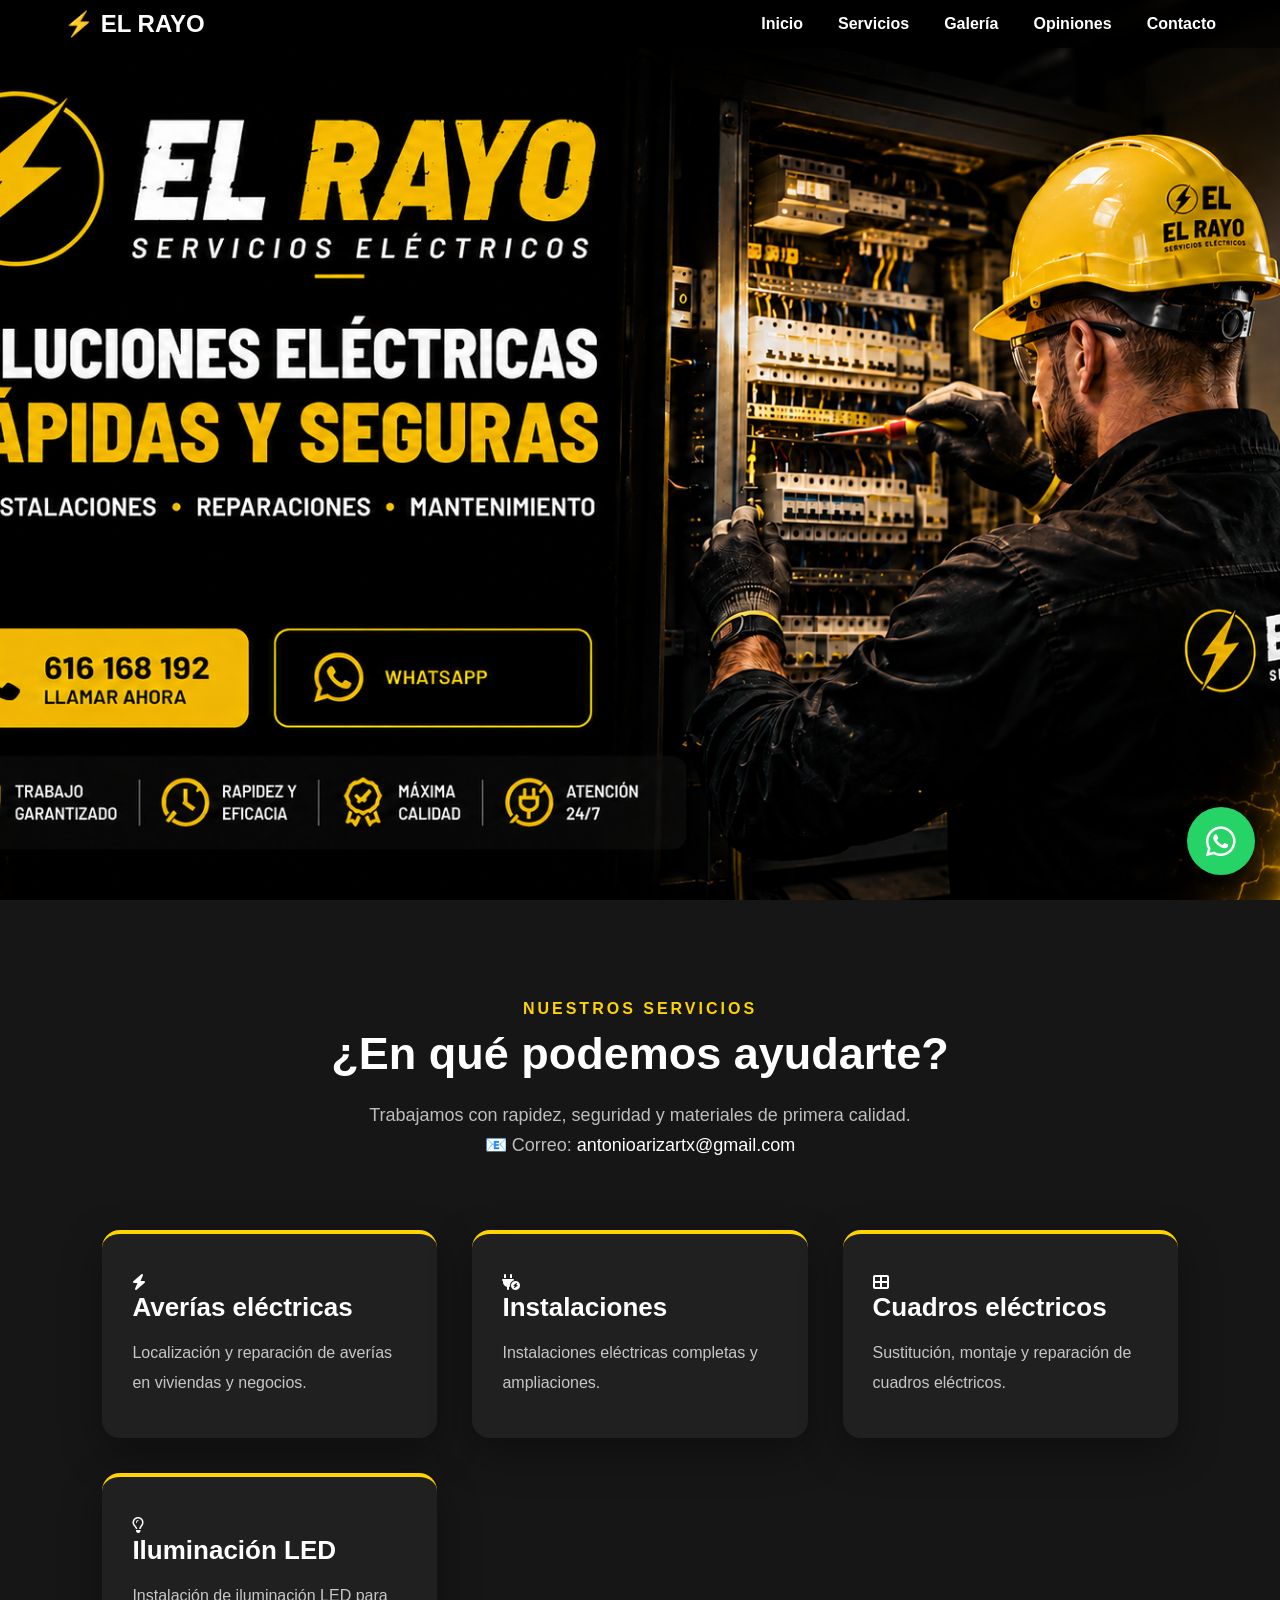
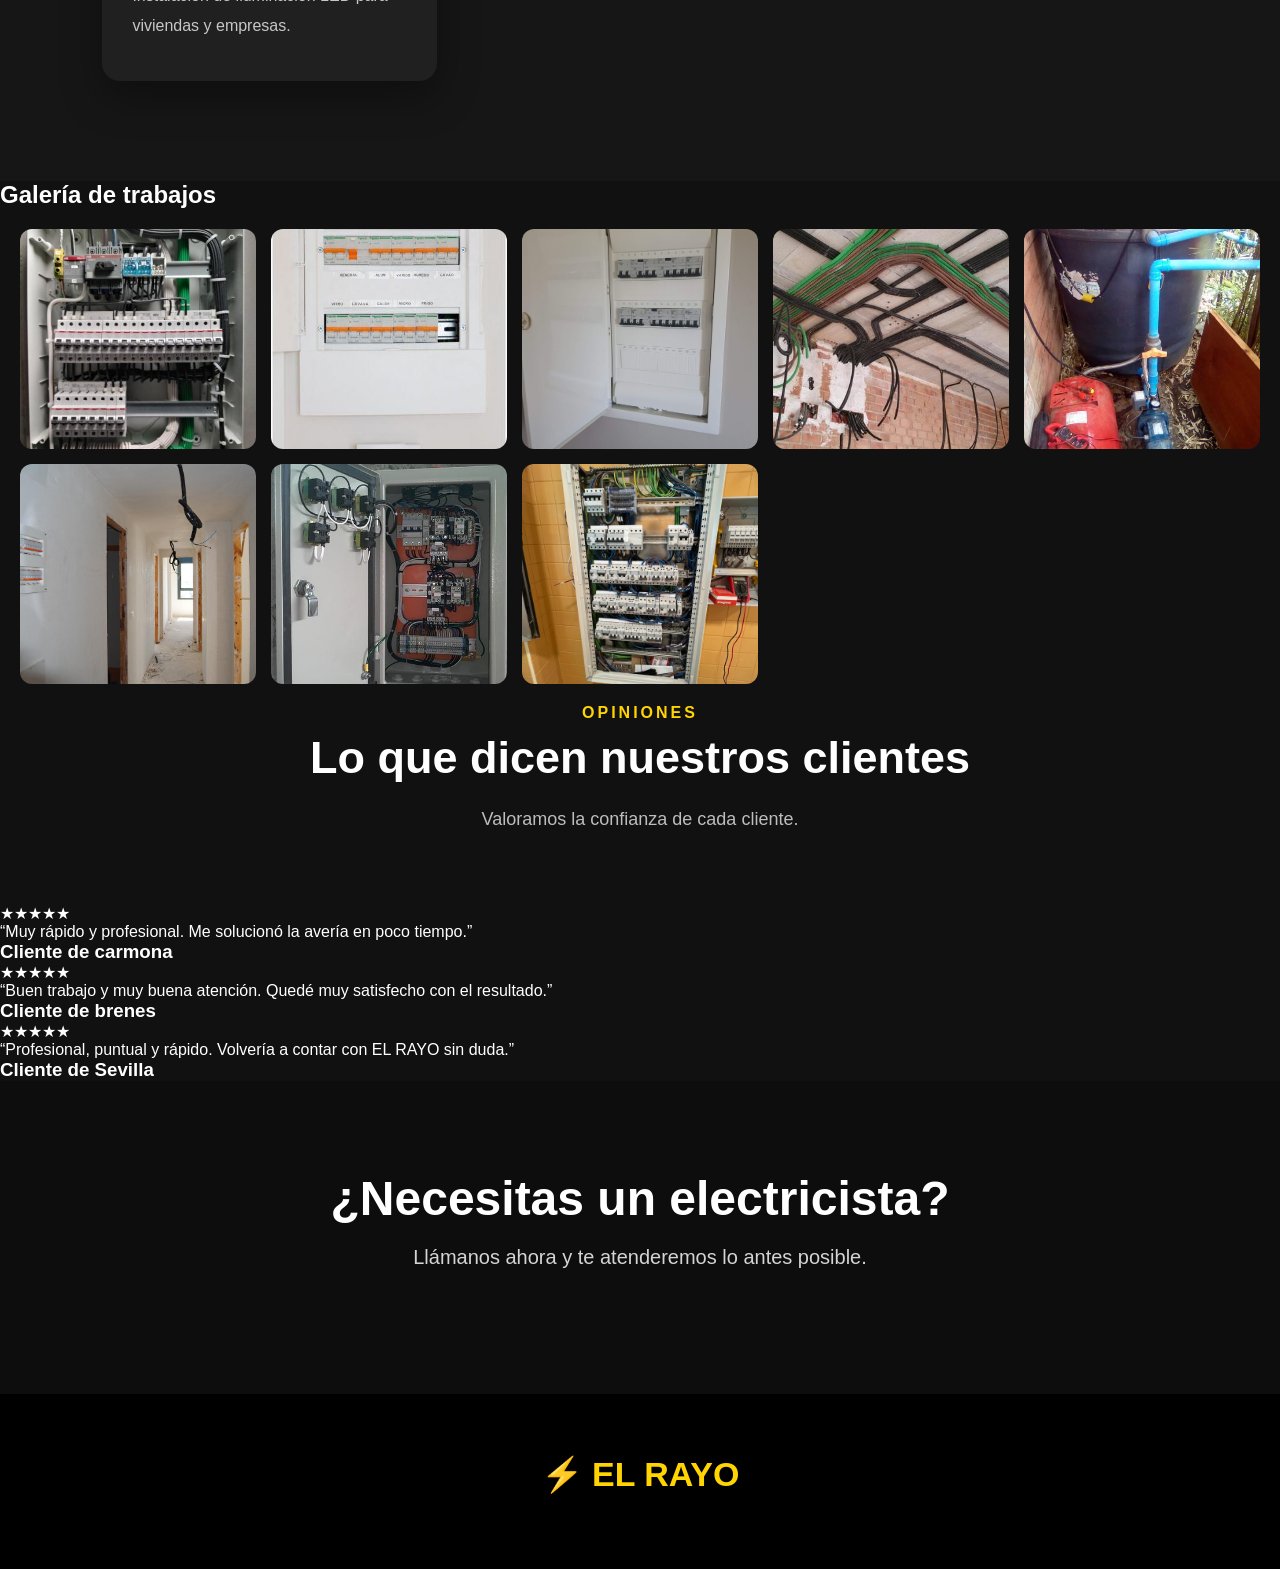
==== index.html @ cba7b1de "Update index.html" ====
<!DOCTYPE html>
<html lang="es">

<head>

<meta charset="UTF-8">
<meta name="viewport" content="width=device-width, initial-scale=1.0">

<title>Electricista en Sevilla | EL RAYO - Averías Eléctricas</title>

<meta name="description" content="EL RAYO, electricista en Sevilla especializado en averías eléctricas, instalaciones, cuadros eléctricos e iluminación LED. Servicio rápido y seguro.">
<meta name="robots" content="index, follow">
<meta name="author" content="EL RAYO Electricista Sevilla">
<link rel="canonical" href="https://electricistasevillarayo.github.io/web/">

<link rel="stylesheet" href="style.css">

<link rel="stylesheet"
href="https://cdnjs.cloudflare.com/ajax/libs/font-awesome/6.6.0/css/all.min.css">

</head>

<body>

<header>

    <nav class="navbar">

        <h2>⚡ EL RAYO</h2>

        <div class="menu-toggle">☰</div>

        <ul class="nav">
            <li><a href="#">Inicio</a></li>
            <li><a href="#servicios">Servicios</a></li>
            <li><a href="#galeria">Galería</a></li>
            <li><a href="#opiniones">Opiniones</a></li>

            <!-- CONTACTO DIRECTO AL CORREO -->
            <li><a href="mailto:antonioarizartx@gmail.com">Contacto</a></li>

        </ul>

    </nav>

</header>


<section class="hero">

    <a href="tel:616168192" class="btn-llamar"></a>

    <a href="https://wa.me/34616168192" class="btn-whatsapp-img"></a>

</section>


<section id="servicios" class="servicios">

    <div class="titulo">

        <h4>NUESTROS SERVICIOS</h4>

        <h2>¿En qué podemos ayudarte?</h2>

        <p>Trabajamos con rapidez, seguridad y materiales de primera calidad.</p>

<p>📧 Correo: <a href="mailto:antonioarizartx@gmail.com">antonioarizartx@gmail.com</a></p>

    </div>

    <div class="cards">

        <div class="card">
            <i class="fa-solid fa-bolt"></i>
            <h3>Averías eléctricas</h3>
            <p>Localización y reparación de averías en viviendas y negocios.</p>
        </div>

        <div class="card">
            <i class="fa-solid fa-plug-circle-bolt"></i>
            <h3>Instalaciones</h3>
            <p>Instalaciones eléctricas completas y ampliaciones.</p>
        </div>

        <div class="card">
            <i class="fa-solid fa-table-cells-large"></i>
            <h3>Cuadros eléctricos</h3>
            <p>Sustitución, montaje y reparación de cuadros eléctricos.</p>
        </div>

        <div class="card">
            <i class="fa-regular fa-lightbulb"></i>
            <h3>Iluminación LED</h3>
            <p>Instalación de iluminación LED para viviendas y empresas.</p>
        </div>

    </div>

</section>


<section id="galeria">

    <h2>Galería de trabajos</h2>

    <div class="galeria">

        <img src="img/foto1.jpeg" alt="Electricista en Sevilla - trabajo eléctrico 1">
        <img src="img/foto2.jpeg" alt="Electricista en Sevilla - trabajo eléctrico 2">
        <img src="img/foto3.jpeg" alt="Electricista en Sevilla - trabajo eléctrico 3">
        <img src="img/foto4.jpeg" alt="Electricista en Sevilla - trabajo eléctrico 4">
        <img src="img/foto5.jpeg" alt="Electricista en Sevilla - trabajo eléctrico 5">
        <img src="img/foto6.jpeg" alt="Electricista en Sevilla - trabajo eléctrico 6">
        <img src="img/foto7.jpeg" alt="Electricista en Sevilla - trabajo eléctrico 7">
        <img src="img/foto8.jpeg" alt="Electricista en Sevilla - trabajo eléctrico 8">
        

    </div>

</section>



<section id="opiniones" class="opiniones">

    <div class="titulo">
        <h4>OPINIONES</h4>
        <h2>Lo que dicen nuestros clientes</h2>
        <p>Valoramos la confianza de cada cliente.</p>
    </div>

    <div class="opiniones-grid">

        <div class="opinion">
            <div class="estrellas">★★★★★</div>
            <p>“Muy rápido y profesional. Me solucionó la avería en poco tiempo.”</p>
            <h3>Cliente de carmona</h3>
        </div>

        <div class="opinion">
            <div class="estrellas">★★★★★</div>
            <p>“Buen trabajo y muy buena atención. Quedé muy satisfecho con el resultado.”</p>
            <h3>Cliente de brenes</h3>
        </div>

        <div class="opinion">
            <div class="estrellas">★★★★★</div>
            <p>“Profesional, puntual y rápido. Volvería a contar con EL RAYO sin duda.”</p>
            <h3>Cliente de Sevilla</h3>
        </div>

    </div>

</section>

<section class="cta">

    <h2>¿Necesitas un electricista?</h2>

    <p>Llámanos ahora y te atenderemos lo antes posible.</p>

</section>


<footer>

    <h2>⚡ EL RAYO</h2>

</footer>


<div class="whatsapp-fixed">

    <a href="https://wa.me/34616168192">
        <i class="fa-brands fa-whatsapp"></i>
    </a>

</div>

<script src="script.js"></script>

</body>
</html>
---- style.css ----
/*=============================
 EL RAYO V5 - LIMPIO
=============================*/

*{
    margin:0;
    padding:0;
    box-sizing:border-box;
}

html{
    scroll-behavior:smooth;
}

body{
    font-family:Arial, Helvetica, sans-serif;
    background:#111;
    color:#fff;
}

:root{
    --amarillo:#ffd400;
    --negro:#111111;
    --gris:#1c1c1c;
}

a{
    text-decoration:none;
    color:white;
}

img{
    max-width:100%;
    display:block;
}

/*=========================
 HEADER / MENU
=========================*/

header{
    position:fixed;
    top:0;
    left:0;
    width:100%;
    z-index:999;
}

.navbar{
    display:flex;
    justify-content:space-between;
    align-items:center;
    padding:10px 5%;
    background:rgba(0,0,0,.45);
    backdrop-filter:blur(8px);
}

.logo h2{
    font-size:34px;
    color:var(--amarillo);
}

.logo p{
    font-size:14px;
    color:#ddd;
    margin-top:5px;
}

.navbar ul{
    display:flex;
    gap:35px;
    list-style:none;
}

.navbar ul li a{
    font-weight:bold;
    transition:.3s;
}

.navbar ul li a:hover{
    color:var(--amarillo);
}

.telefono{
    background:var(--amarillo);
    padding:14px 22px;
    border-radius:8px;
    color:#000;
    font-weight:bold;
}

/* BOTÓN HAMBURGUESA (OCULTO EN ESCRITORIO) */
.menu-toggle{
    display:none;
    font-size:34px;
    color:var(--amarillo);
    cursor:pointer;
}

/*=========================
 HERO
=========================*/

.hero{
    height:100vh;
    background:url("img/hero.png");
    background-size:contain;
    background-position:center top;
    background-repeat:no-repeat;
    background-color:#000;
    position:relative;
}

.hero-content{
    max-width:700px;
}

.hero h5{
    color:var(--amarillo);
    letter-spacing:4px;
    font-size:16px;
    margin-bottom:15px;
}

.hero h1{
    font-size:82px;
    line-height:86px;
    margin-bottom:25px;
    font-weight:800;
}

.hero h1 span{
    display:block;
    color:var(--amarillo);
}

.hero p{
    font-size:22px;
    line-height:35px;
    color:#ddd;
    margin-bottom:40px;
}

.hero-buttons{
    display:flex;
    gap:20px;
    flex-wrap:wrap;
}

.btn{
    padding:18px 35px;
    border-radius:10px;
    font-size:18px;
    font-weight:bold;
    background:var(--amarillo);
    color:black;
    transition:.3s;
}

.btn:hover{
    transform:translateY(-5px);
}

.whatsapp{
    background:#25D366;
    color:white;
}

/*=========================
 SERVICIOS
=========================*/

.servicios{
    padding:100px 8%;
    background:#161616;
}

.titulo{
    text-align:center;
    margin-bottom:70px;
}

.titulo h4{
    color:var(--amarillo);
    letter-spacing:3px;
    margin-bottom:10px;
}

.titulo h2{
    font-size:45px;
    margin-bottom:20px;
}

.titulo p{
    color:#bdbdbd;
    font-size:18px;
    max-width:700px;
    margin:auto;
    line-height:30px;
}

.cards{
    display:grid;
    grid-template-columns:repeat(auto-fit,minmax(270px,1fr));
    gap:35px;
}

.card{
    background:#202020;
    padding:40px 30px;
    border-radius:18px;
    border-top:4px solid var(--amarillo);
    transition:.35s;
    box-shadow:0 15px 40px rgba(0,0,0,.35);
}

.card:hover{
    transform:translateY(-10px);
}

.card h3{
    font-size:26px;
    margin-bottom:15px;
}

.card p{
    color:#c7c7c7;
    line-height:30px;
}

/*=========================
 CTA
=========================*/

.cta{
    padding:90px 8%;
    text-align:center;
    background:#0d0d0d;
}

.cta h2{
    font-size:48px;
    margin-bottom:20px;
}

.cta p{
    font-size:20px;
    color:#d4d4d4;
    margin-bottom:35px;
}

/*=========================
 FOOTER
=========================*/

footer{
    background:#000;
    padding:60px 20px;
    text-align:center;
}

footer h2{
    color:var(--amarillo);
    font-size:34px;
    margin-bottom:15px;
}

footer p{
    color:#aaa;
}

/*=========================
 WHATSAPP FIXED
=========================*/

.whatsapp-fixed{
    position:fixed;
    right:25px;
    bottom:25px;
    z-index:999;
}

.whatsapp-fixed a{
    width:68px;
    height:68px;
    display:flex;
    justify-content:center;
    align-items:center;
    border-radius:50%;
    background:#25D366;
    color:white;
    font-size:34px;
}

/*=========================
 RESPONSIVE
=========================*/

@media (max-width:992px){

    .navbar{
        flex-direction:column;
        gap:20px;
    }

    .hero h1{
        font-size:58px;
        line-height:64px;
    }

    .cards{
        grid-template-columns:1fr;
    }
}

@media (max-width:768px){

    /* MENÚ */
    .menu-toggle{
        display:block;
        position:absolute;
        right:20px;
        top:4px;
        z-index:1001;
    }

    .navbar ul{
        display:none;
        position:absolute;
        top:70px;
        right:10px;
        width:220px;
        background:#000;
        border:1px solid var(--amarillo);
        padding:15px;
        flex-direction:column;
        gap:15px;
        z-index:9999;
    }

    .navbar ul.active{
        display:flex;
    }

    .logo p{
        display:none;
    }

    .hero h1{
        font-size:42px;
        line-height:48px;
    }

    .hero p{
        font-size:17px;
    }

    .btn{
        width:100%;
        text-align:center;
    }

    .whatsapp-fixed a{
        width:60px;
        height:60px;
        font-size:30px;
    }
}

/*=========================
 HERO (PC + MÓVIL BIEN AJUSTADO)
=========================*/

.hero{
    height:100vh;
    background-image:url("img/hero.png");
    background-size:cover;
    background-position:center;
    background-repeat:no-repeat;
    background-color:#000;
    position:relative;
    display:flex;
    align-items:center;
}

/*=========================
 HERO MÓVIL
=========================*/

@media (max-width:768px){

    .hero{
        background-image:url("img/hero-mobile.png");
        background-size:cover;
        background-position:center top;
        background-repeat:no-repeat;
    }

    .hero-content{
        text-align:center;
        max-width:100%;
        padding:0 20px;
    }

    .hero h1{
        font-size:42px;
        line-height:48px;
    }

    .hero h5{
        font-size:14px;
    }

    .hero p{
        font-size:17px;
        line-height:26px;
    }

    .hero-buttons{
        justify-content:center;
    }
}

/*=========================
 GALERÍA PRO
=========================*/

.galeria{
    display:grid;
    grid-template-columns:repeat(auto-fit, minmax(220px, 1fr));
    gap:15px;
    padding:20px;
}

.galeria img{
    width:100%;
    height:220px;
    object-fit:cover;
    border-radius:12px;
    transition:.3s;
}

.galeria img:hover{
    transform:scale(1.05);
}
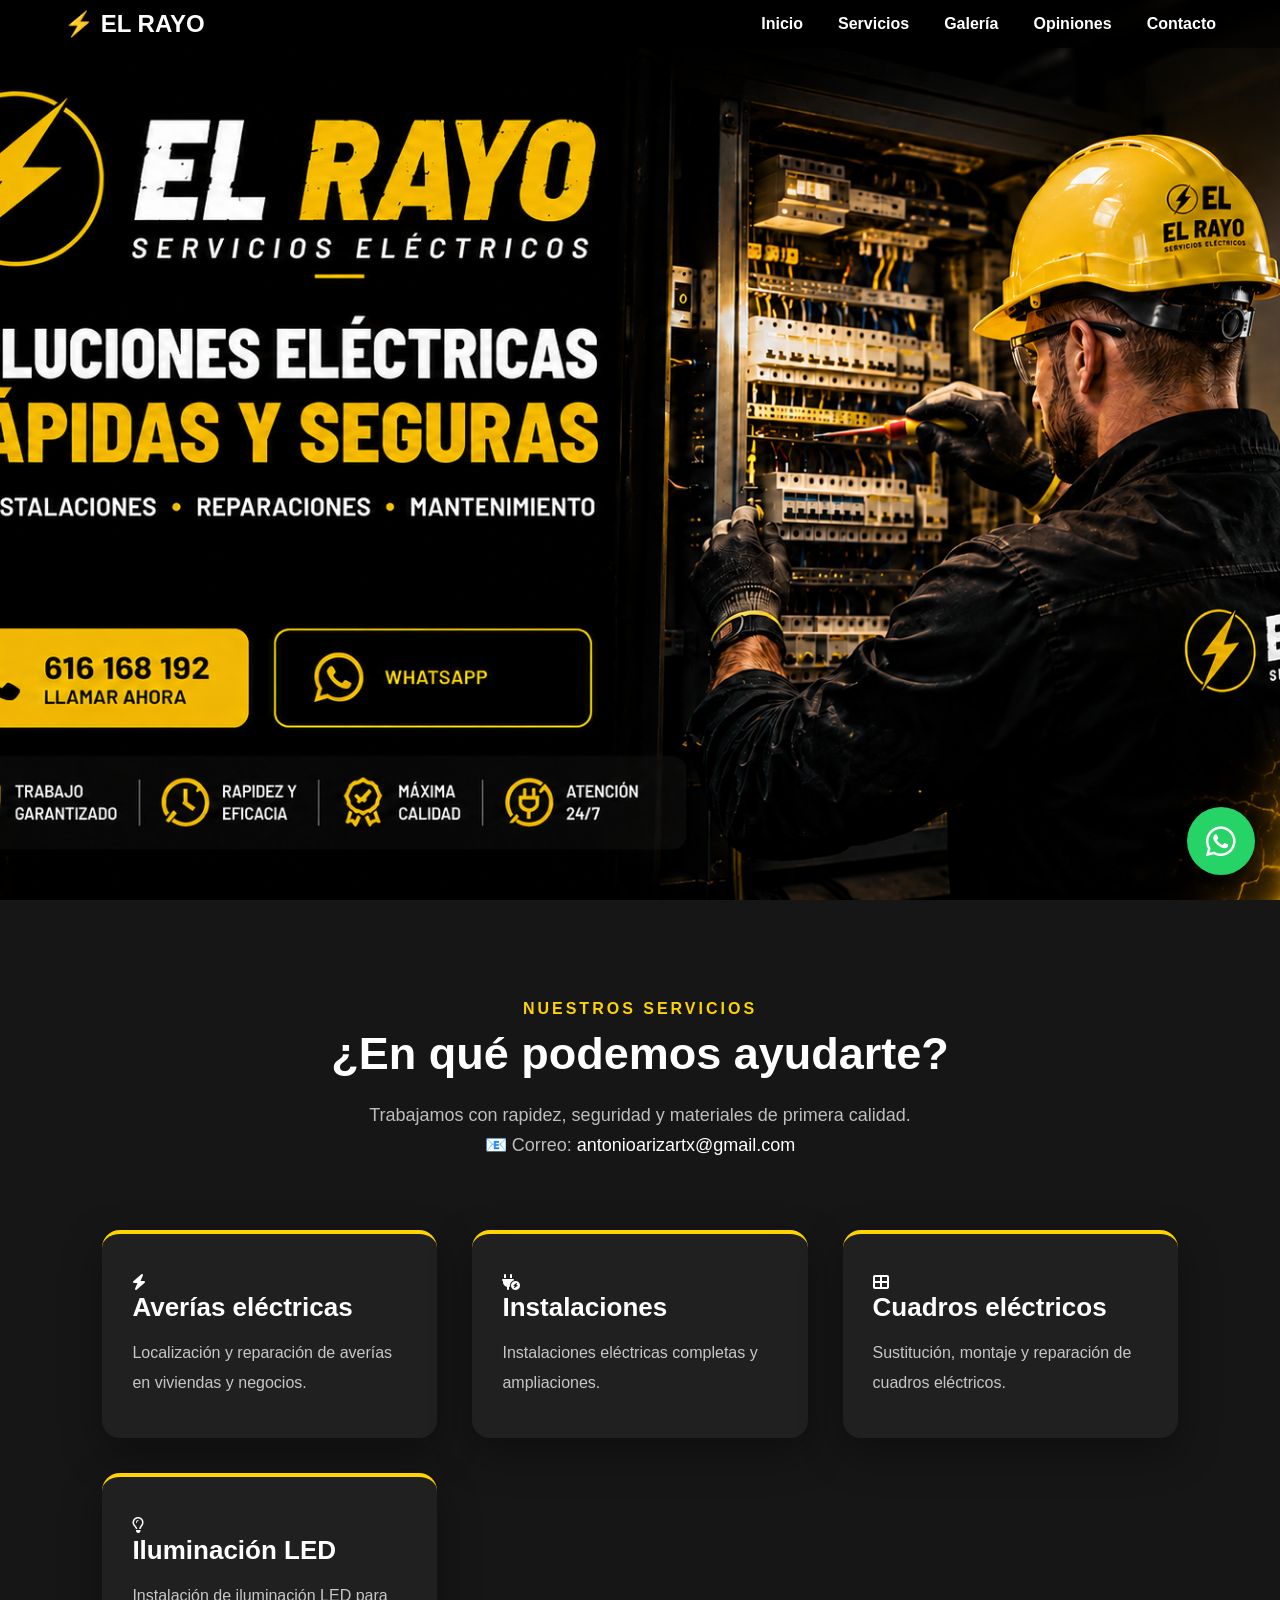
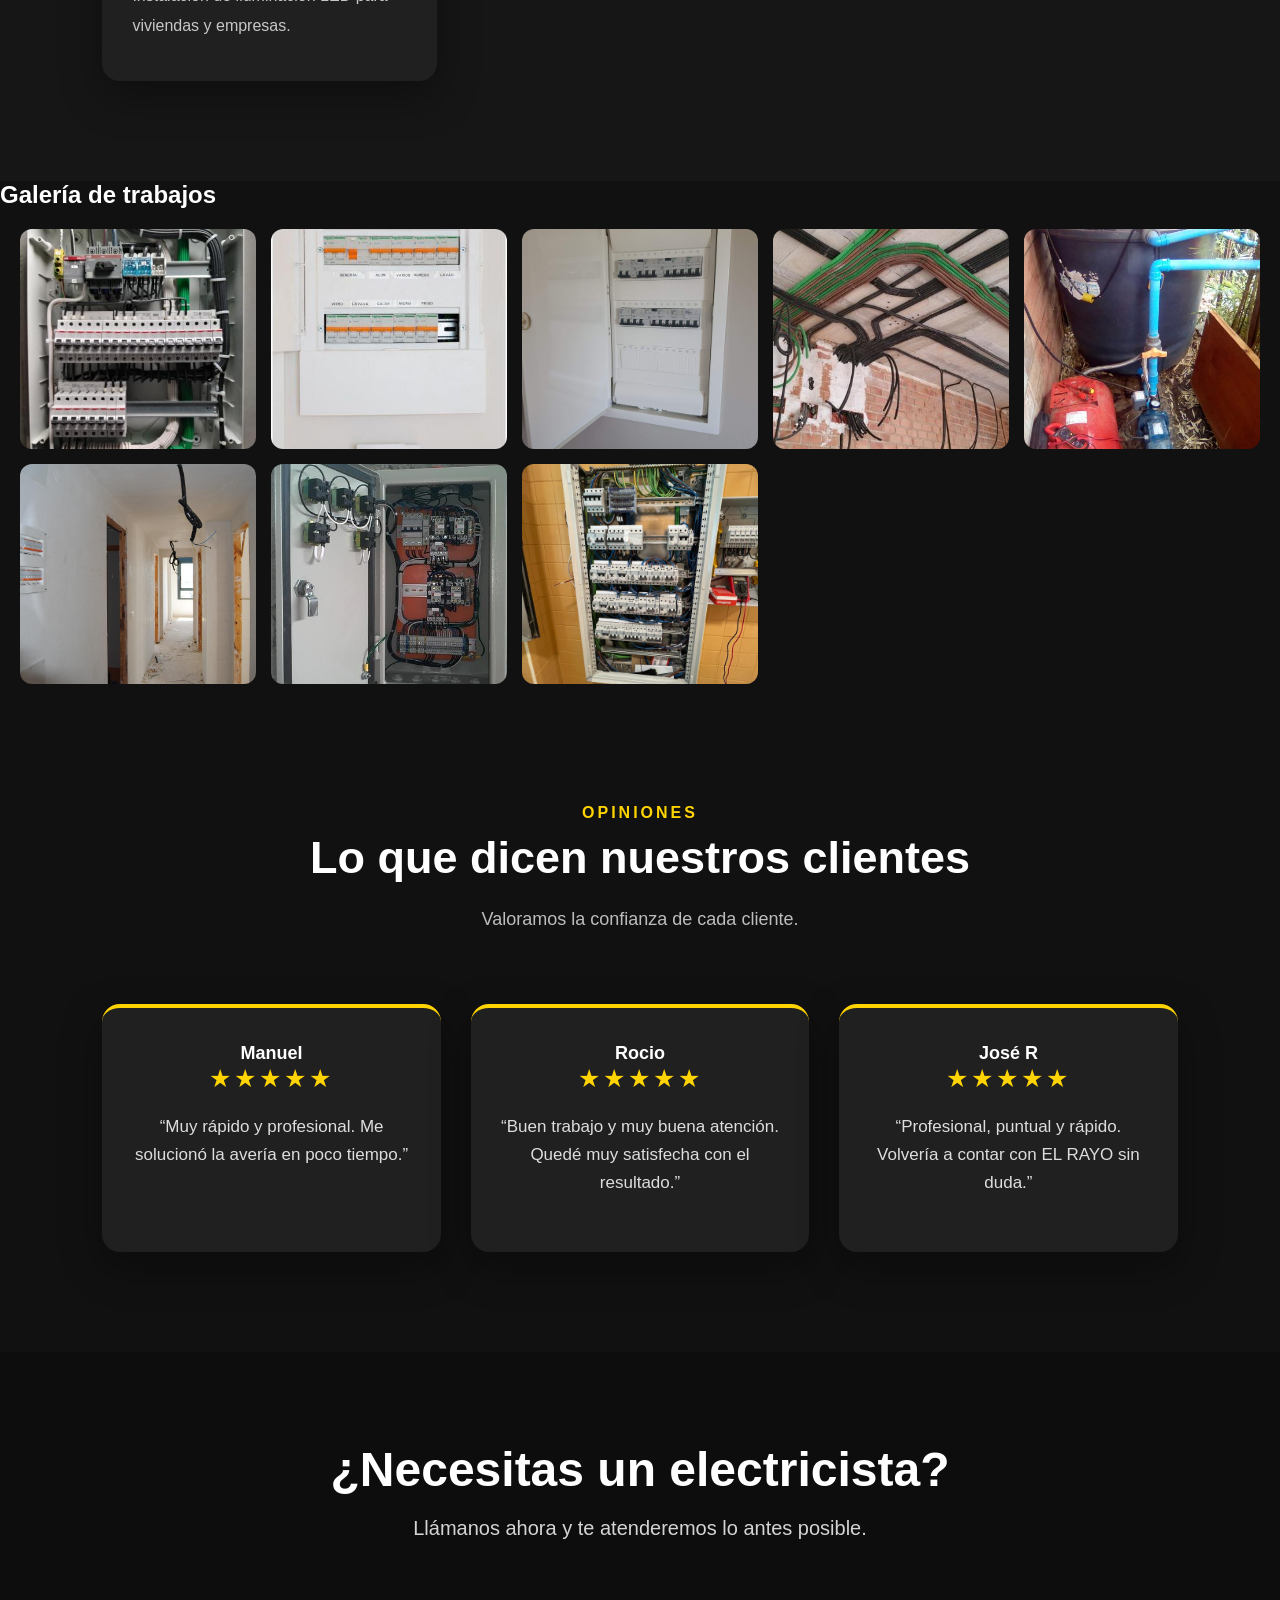
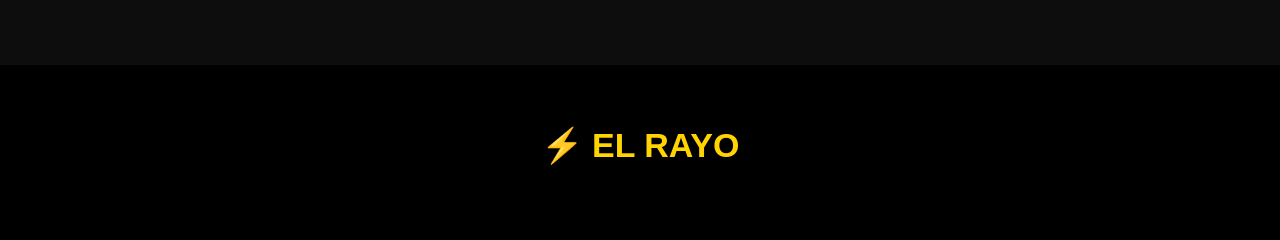
==== commit 331d0c29: "Update index.html" ====
--- a/index.html
+++ b/index.html
@@ -132,23 +132,24 @@
 
     <div class="opiniones-grid">
 
-        <div class="opinion">
-            <div class="estrellas">★★★★★</div>
-            <p>“Muy rápido y profesional. Me solucionó la avería en poco tiempo.”</p>
-            <h3>Cliente de carmona</h3>
-        </div>
+       <div class="opinion">
+    <h3>Manuel</h3>
+    <div class="estrellas">★★★★★</div>
+    <p>“Muy rápido y profesional. Me solucionó la avería en poco tiempo.”</p>
+</div>
 
-        <div class="opinion">
-            <div class="estrellas">★★★★★</div>
-            <p>“Buen trabajo y muy buena atención. Quedé muy satisfecho con el resultado.”</p>
-            <h3>Cliente de brenes</h3>
-        </div>
+<div class="opinion">
+    <h3>Rocio</h3>
+    <div class="estrellas">★★★★★</div>
+    <p>“Buen trabajo y muy buena atención. Quedé muy satisfecha con el resultado.”</p>
+</div>
 
-        <div class="opinion">
-            <div class="estrellas">★★★★★</div>
-            <p>“Profesional, puntual y rápido. Volvería a contar con EL RAYO sin duda.”</p>
-            <h3>Cliente de Sevilla</h3>
-        </div>
+<div class="opinion">
+    <h3>José R</h3>
+    <div class="estrellas">★★★★★</div>
+    <p>“Profesional, puntual y rápido. Volvería a contar con EL RAYO sin duda.”</p>
+</div>
+
 
     </div>
 
--- a/style.css
+++ b/style.css
@@ -443,3 +443,64 @@
 .galeria img:hover{
     transform:scale(1.05);
 }
+
+
+/*=========================
+  OPINIONES
+=========================*/
+
+.opiniones{
+    padding:100px 8%;
+    background:#111;
+}
+
+.opiniones-grid{
+    display:grid;
+    grid-template-columns:repeat(3,1fr);
+    gap:30px;
+    max-width:1200px;
+    margin:auto;
+}
+
+.opinion{
+    background:#202020;
+    padding:35px 30px;
+    border-radius:18px;
+    border-top:4px solid var(--amarillo);
+    text-align:center;
+    box-shadow:0 15px 40px rgba(0,0,0,.35);
+}
+
+.estrellas{
+    color:var(--amarillo);
+    font-size:25px;
+    margin-bottom:20px;
+    letter-spacing:3px;
+}
+
+.opinion p{
+    color:#ddd;
+    font-size:17px;
+    line-height:28px;
+    margin-bottom:20px;
+}
+
+.opinion h3{
+    color:white;
+    font-size:18px;
+}
+
+@media (max-width:768px){
+    .opiniones{
+        padding:70px 20px;
+    }
+
+    .opiniones-grid{
+        grid-template-columns:1fr;
+        gap:20px;
+    }
+
+    .opinion{
+        padding:30px 20px;
+    }
+}
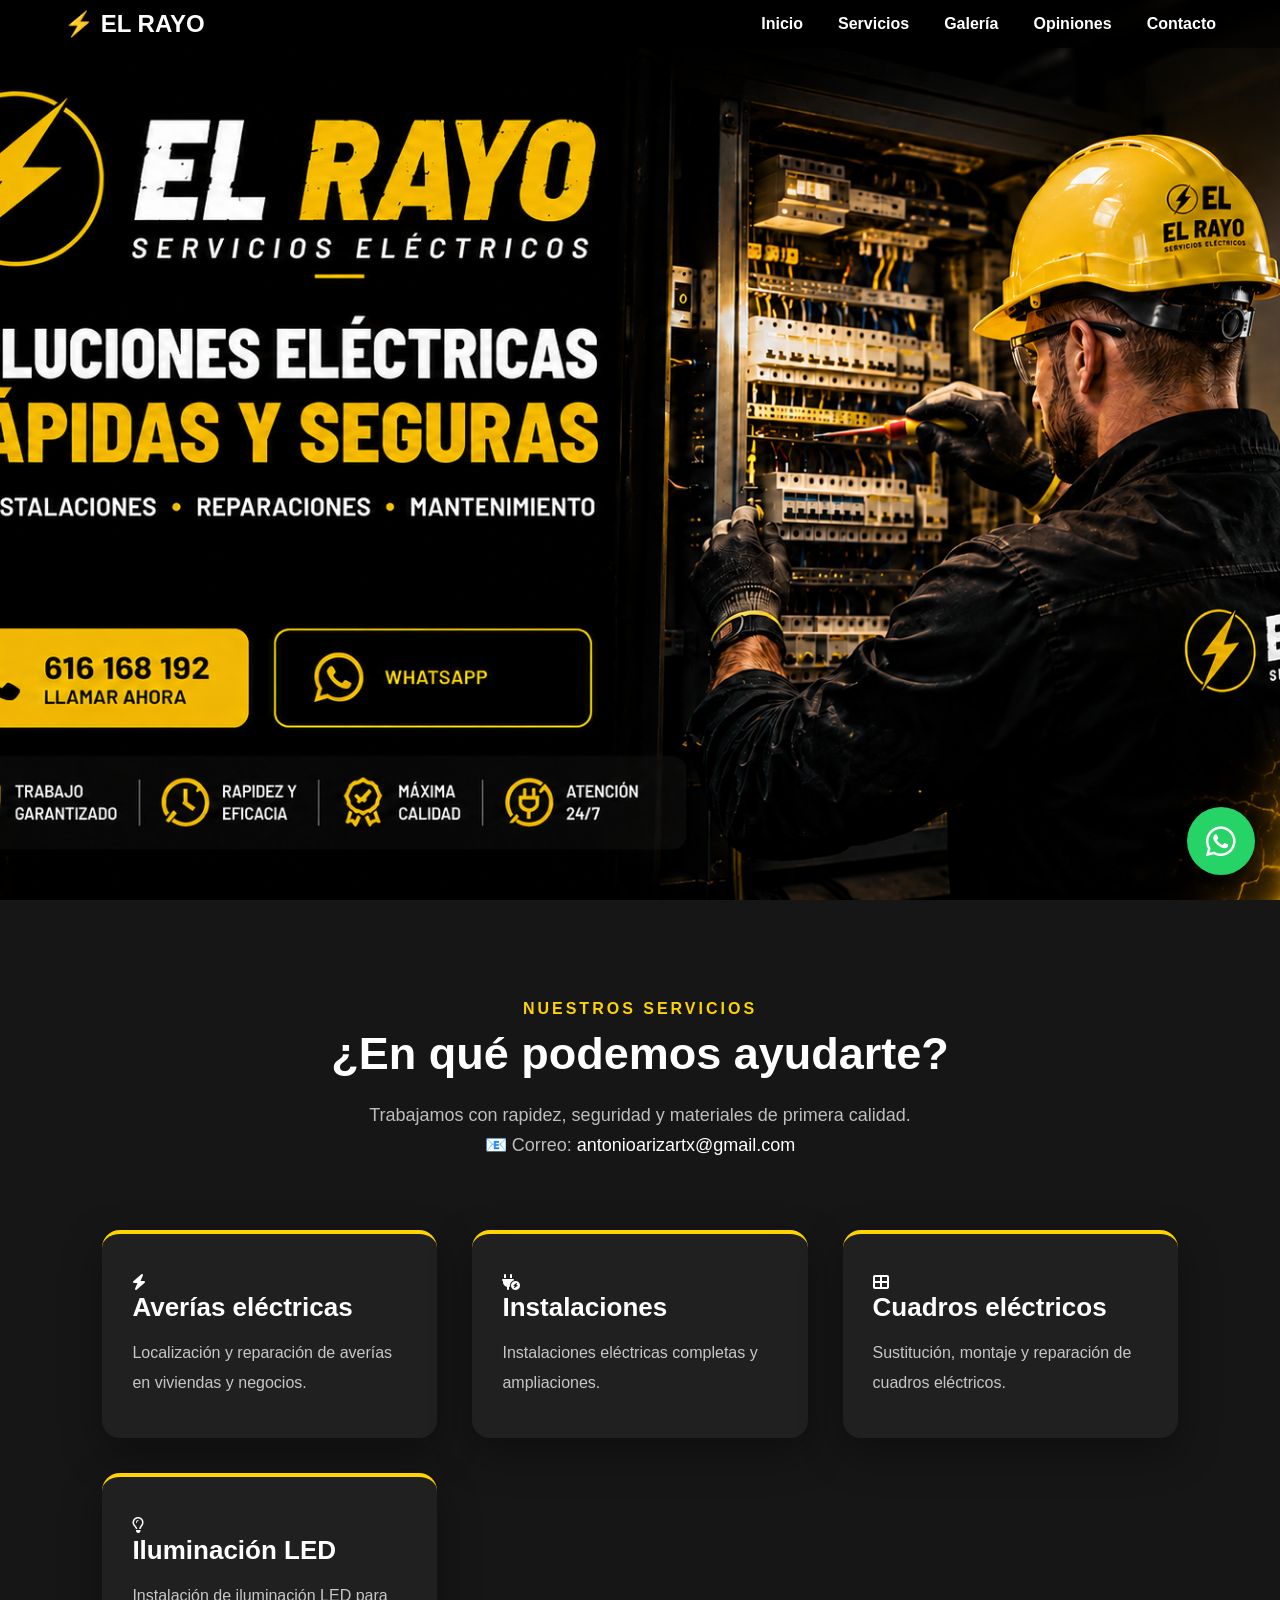
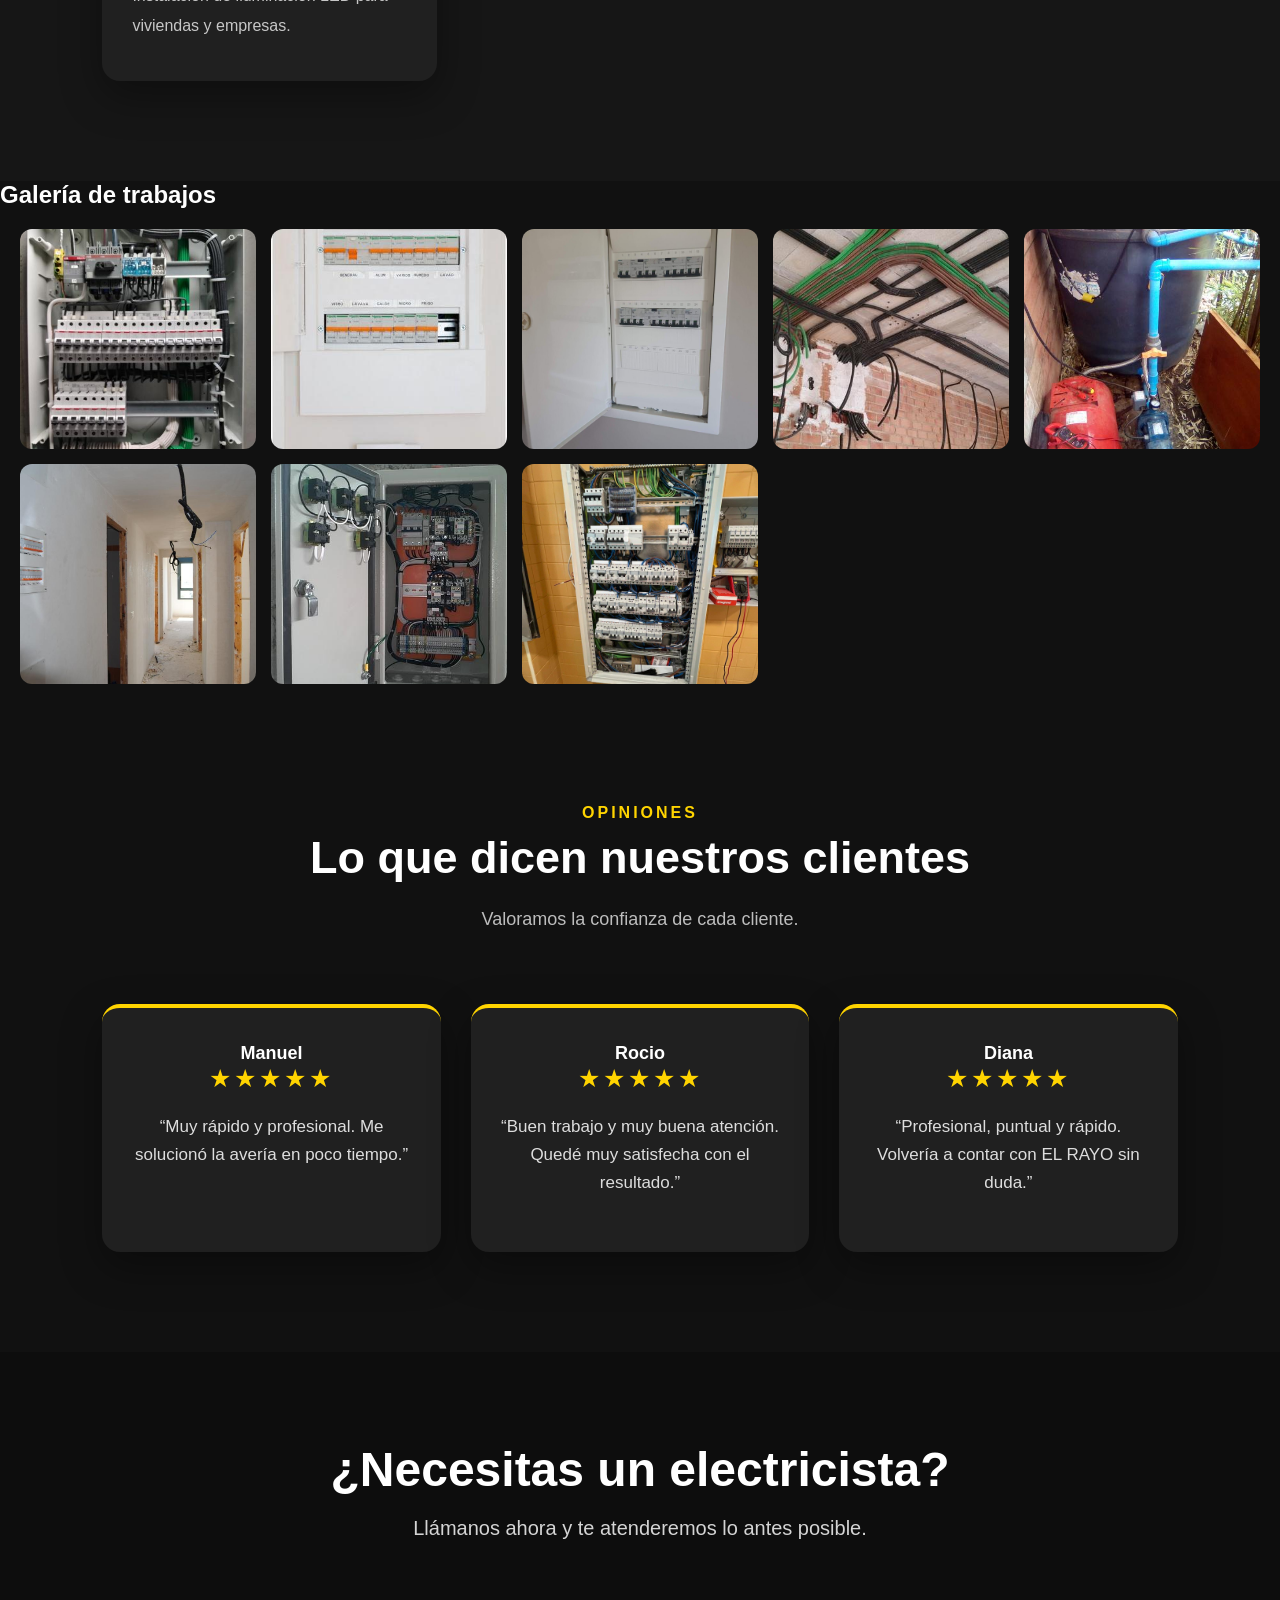
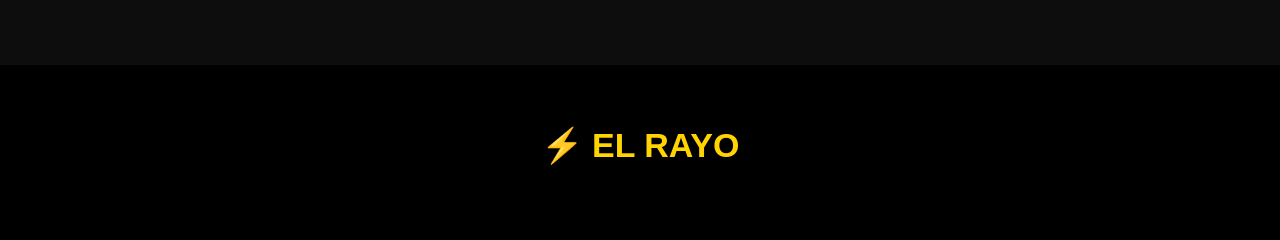
==== commit 3b4f38b7: "Update index.html" ====
--- a/index.html
+++ b/index.html
@@ -9,9 +9,11 @@
 <title>Electricista en Sevilla | EL RAYO - Averías Eléctricas</title>
 
 <meta name="description" content="EL RAYO, electricista en Sevilla especializado en averías eléctricas, instalaciones, cuadros eléctricos e iluminación LED. Servicio rápido y seguro.">
+
 <meta name="robots" content="index, follow">
 <meta name="author" content="EL RAYO Electricista Sevilla">
-<link rel="canonical" href="https://electricistasevillarayo.github.io/web/">
+
+<link rel="canonical" href="https://electricistasevillarayo.es/">
 
 <link rel="stylesheet" href="style.css">
 
@@ -145,7 +147,7 @@
 </div>
 
 <div class="opinion">
-    <h3>José R</h3>
+    <h3>Diana</h3>
     <div class="estrellas">★★★★★</div>
     <p>“Profesional, puntual y rápido. Volvería a contar con EL RAYO sin duda.”</p>
 </div>
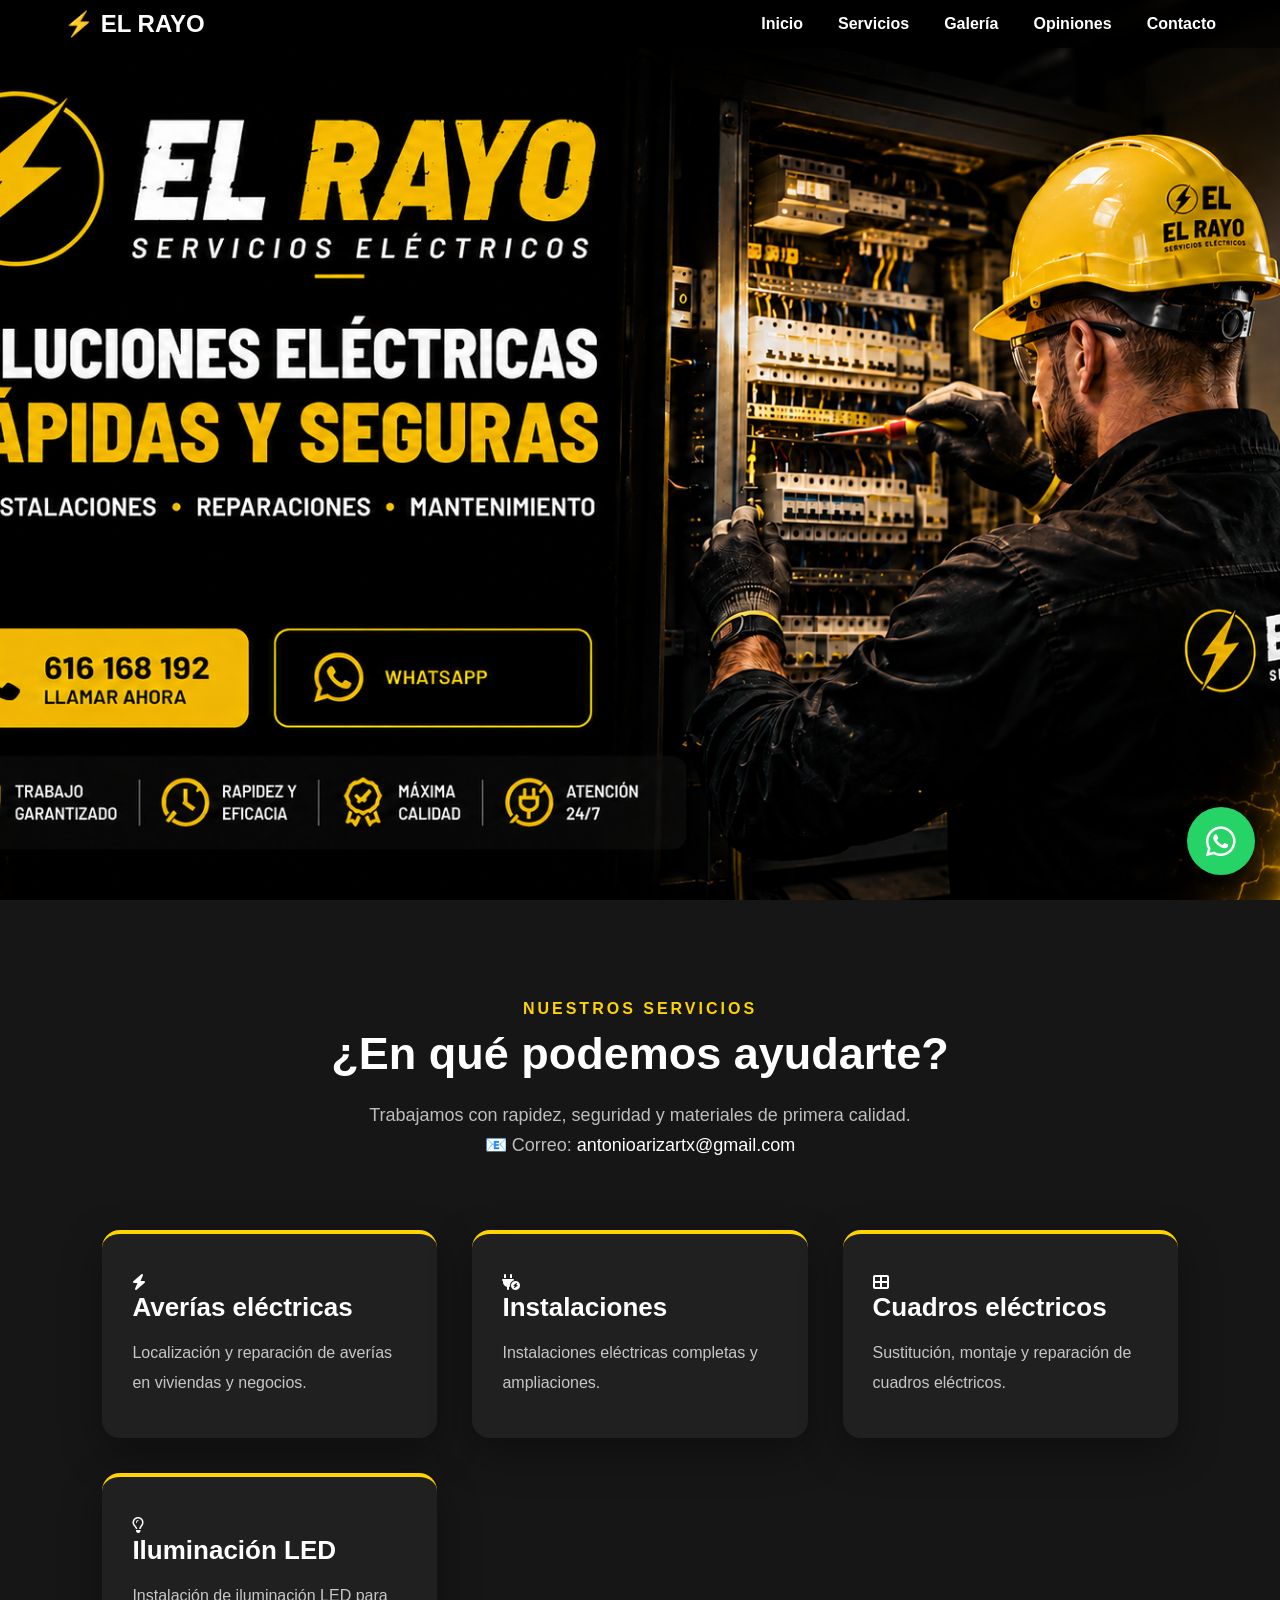
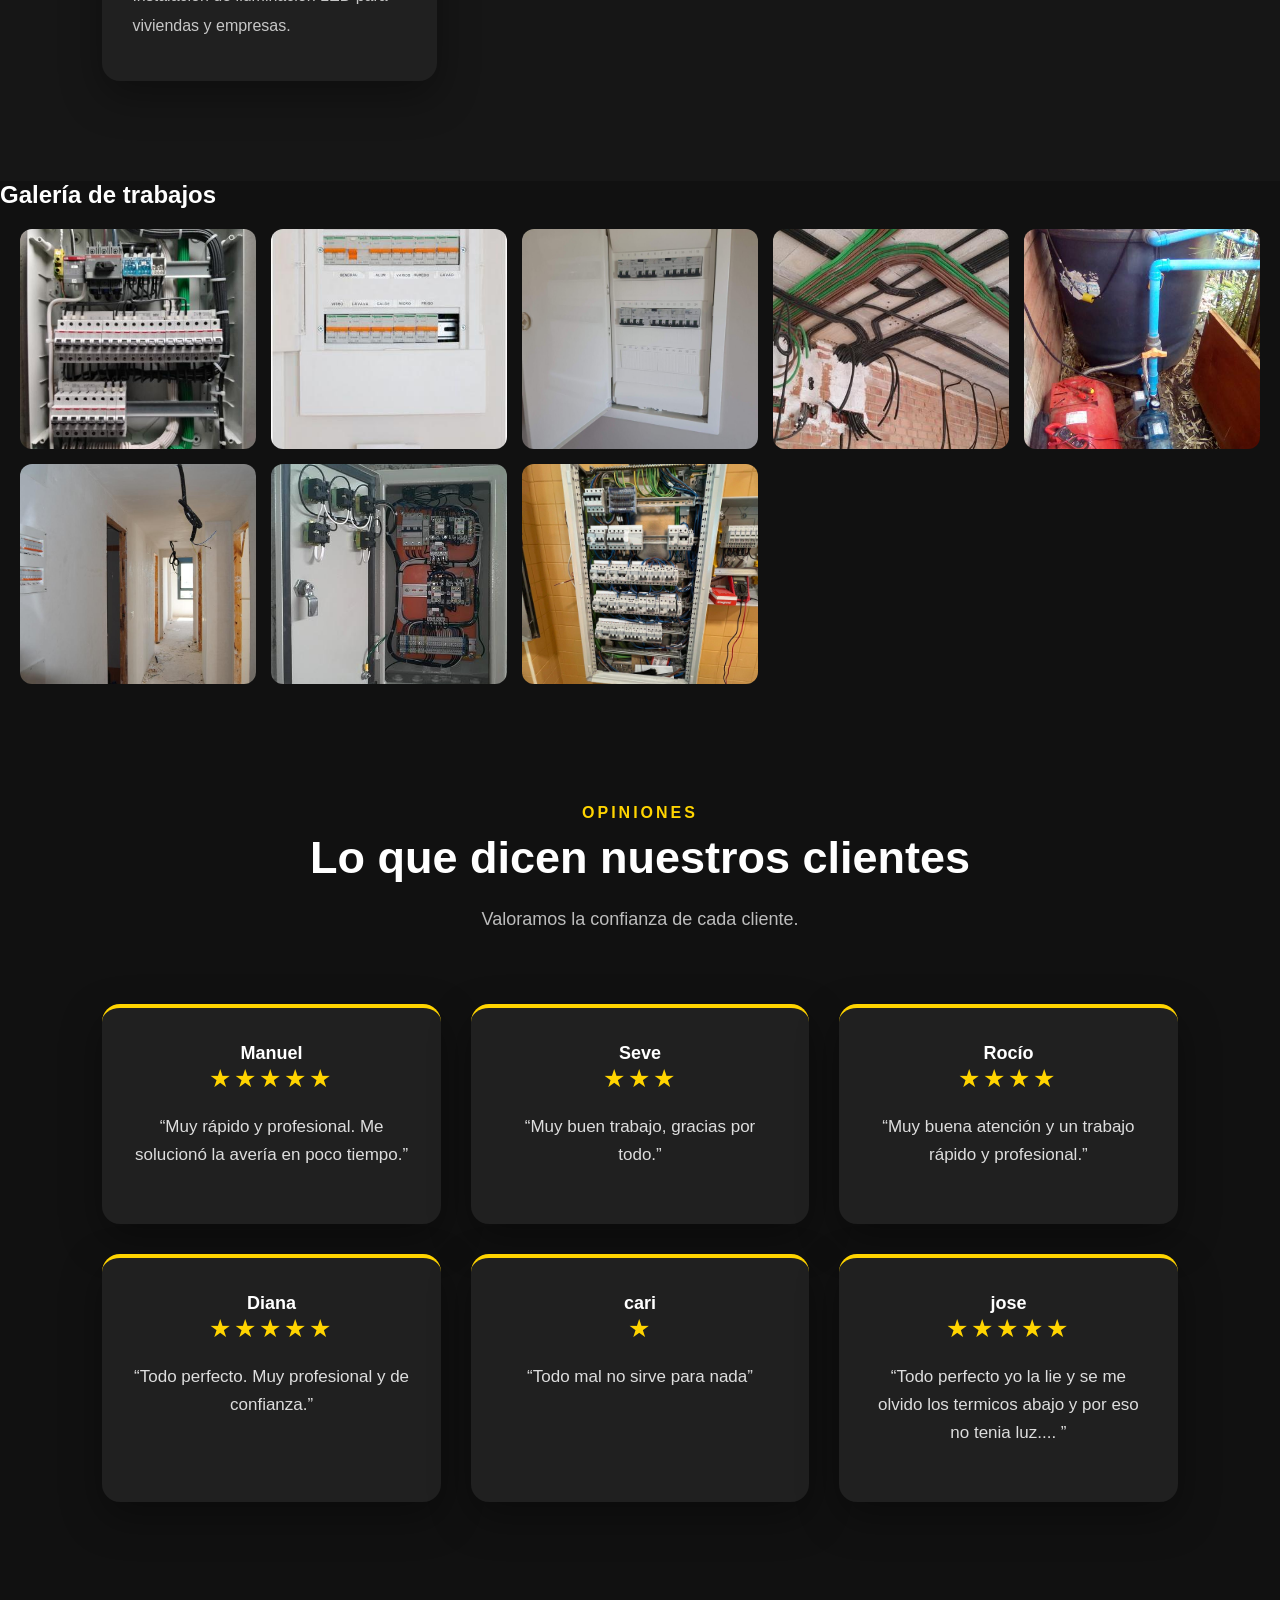
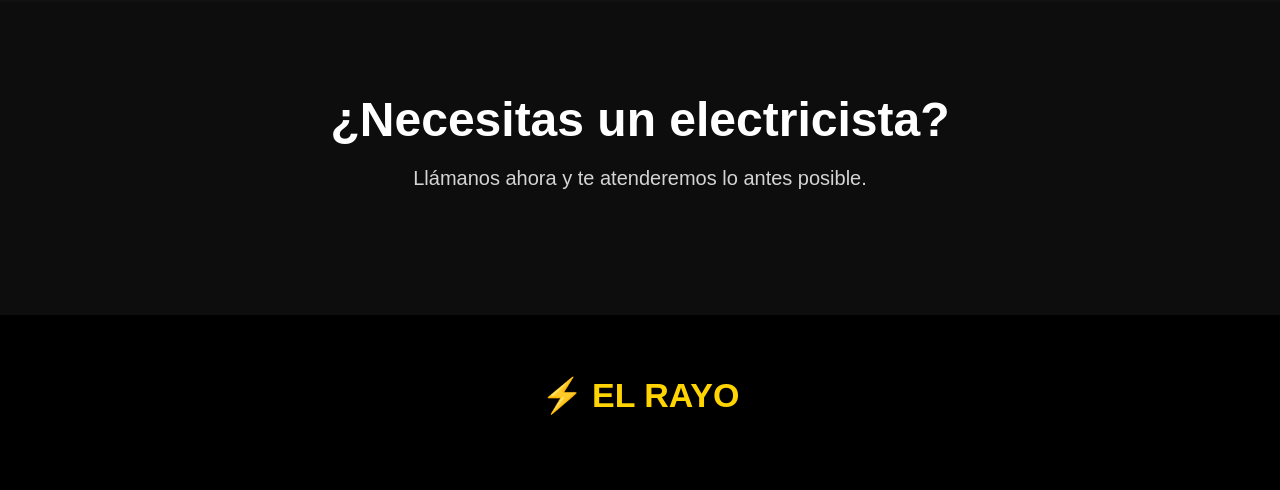
==== commit dd75e052: "Update index.html" ====
--- a/index.html
+++ b/index.html
@@ -134,26 +134,43 @@
 
     <div class="opiniones-grid">
 
-       <div class="opinion">
-    <h3>Manuel</h3>
-    <div class="estrellas">★★★★★</div>
-    <p>“Muy rápido y profesional. Me solucionó la avería en poco tiempo.”</p>
+         <div class="opinion">
+        <h3>Manuel</h3>
+        <div class="estrellas">★★★★★</div>
+        <p>“Muy rápido y profesional. Me solucionó la avería en poco tiempo.”</p>
+    </div>
+
+    <div class="opinion">
+        <h3>Seve</h3>
+        <div class="estrellas">★★★</div>
+        <p>“Muy buen trabajo, gracias por todo.”</p>
+    </div>
+
+    <div class="opinion">
+        <h3>Rocío</h3>
+        <div class="estrellas">★★★★</div>
+        <p>“Muy buena atención y un trabajo rápido y profesional.”</p>
+    </div>
+
+    <div class="opinion">
+        <h3>Diana</h3>
+        <div class="estrellas">★★★★★</div>
+        <p>“Todo perfecto. Muy profesional y de confianza.”</p>
+    </div>
+
+  <div class="opinion">
+        <h3>cari</h3>
+        <div class="estrellas">★</div>
+        <p>“Todo mal no sirve para nada”</p>
+    </div>
+
+  <div class="opinion">
+        <h3>jose</h3>
+        <div class="estrellas">★★★★★</div>
+        <p>“Todo perfecto yo la lie y se me olvido los termicos abajo y por eso no tenia luz....  ”</p>
+    </div>
+
 </div>
-
-<div class="opinion">
-    <h3>Rocio</h3>
-    <div class="estrellas">★★★★★</div>
-    <p>“Buen trabajo y muy buena atención. Quedé muy satisfecha con el resultado.”</p>
-</div>
-
-<div class="opinion">
-    <h3>Diana</h3>
-    <div class="estrellas">★★★★★</div>
-    <p>“Profesional, puntual y rápido. Volvería a contar con EL RAYO sin duda.”</p>
-</div>
-
-
-    </div>
 
 </section>
 
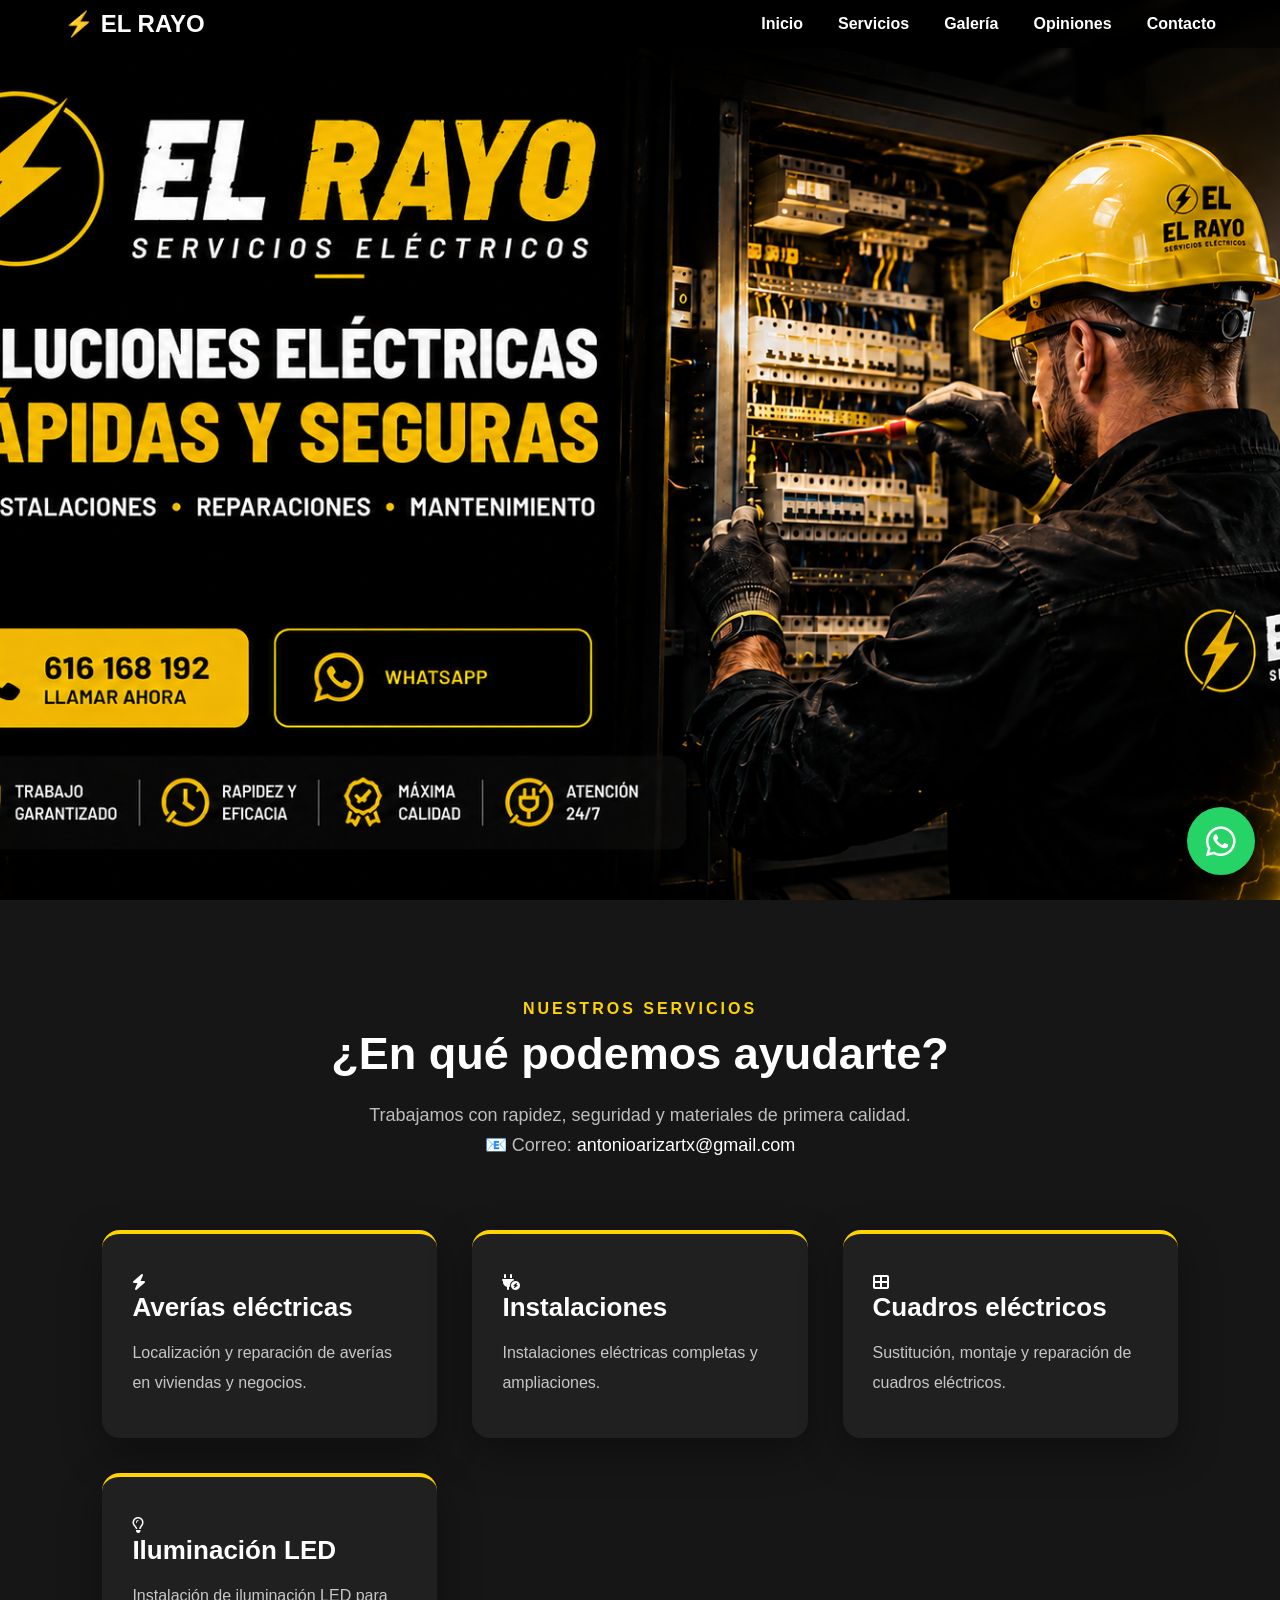
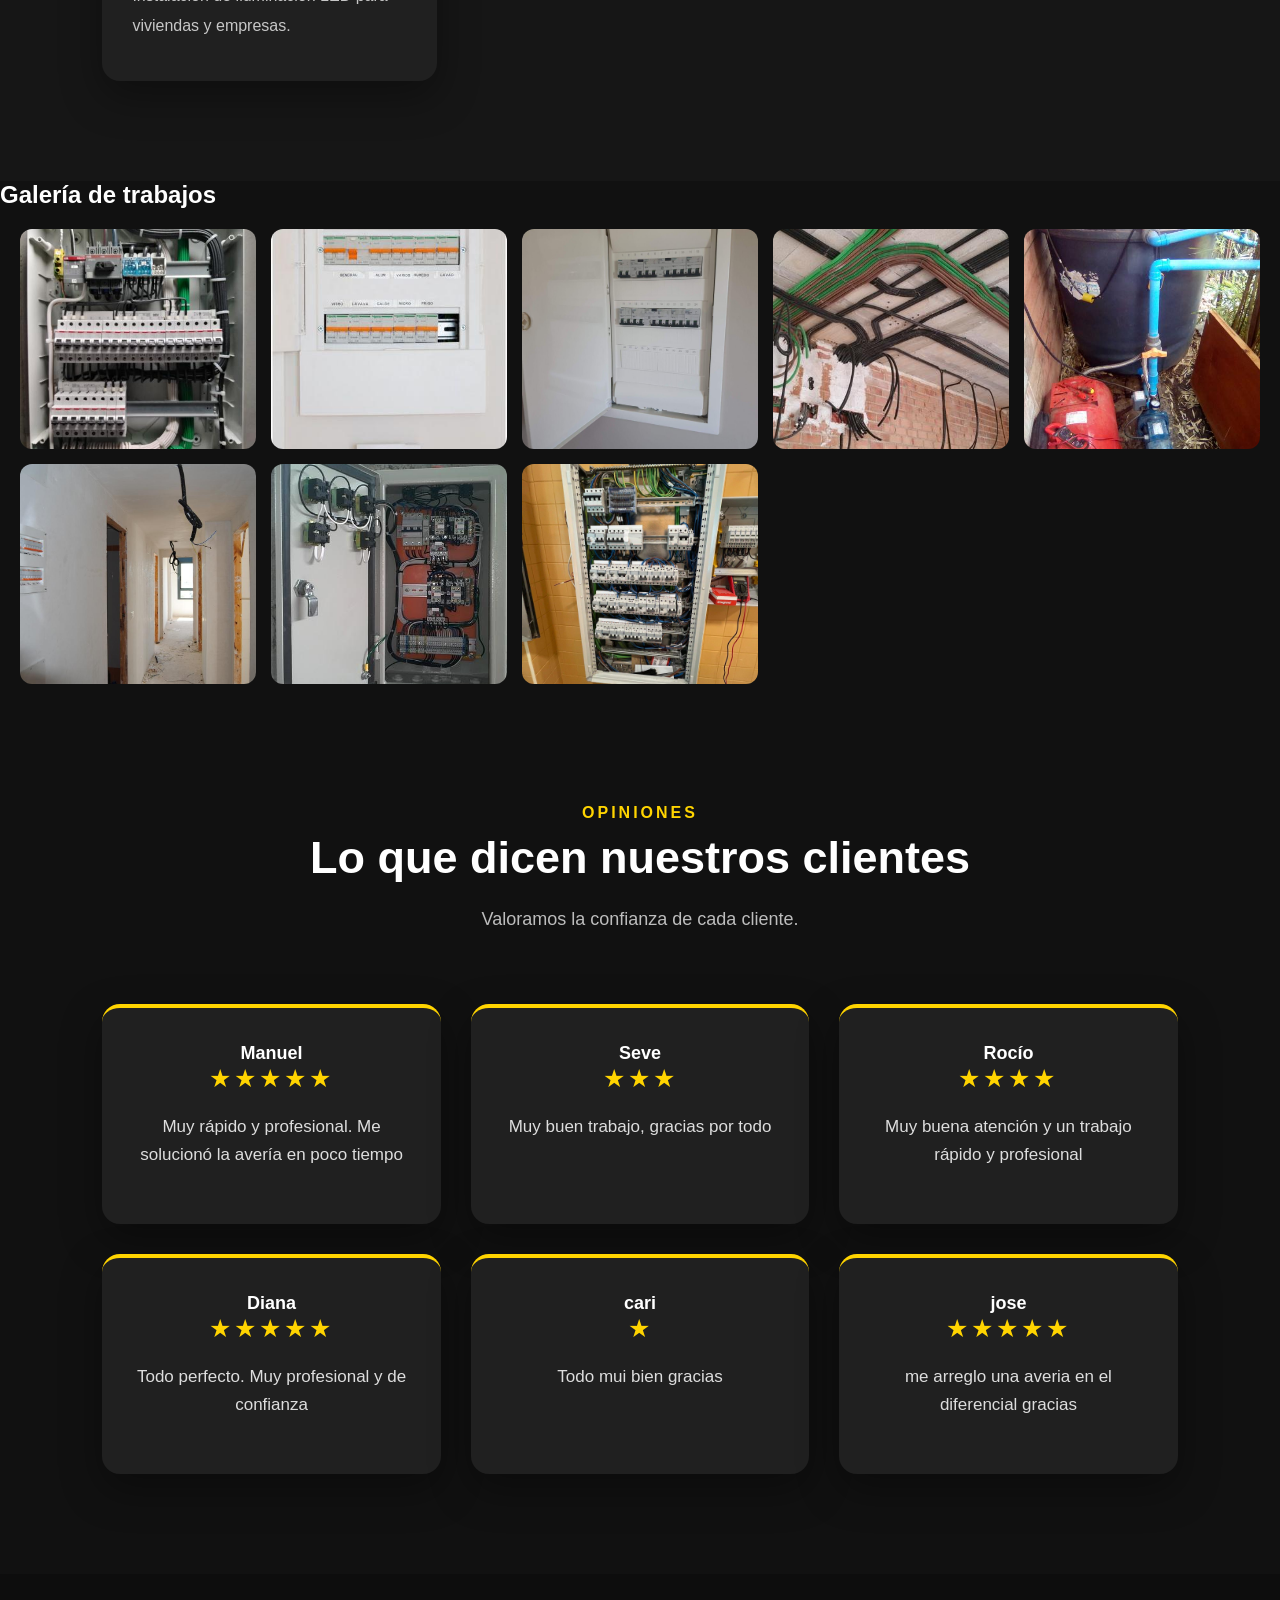
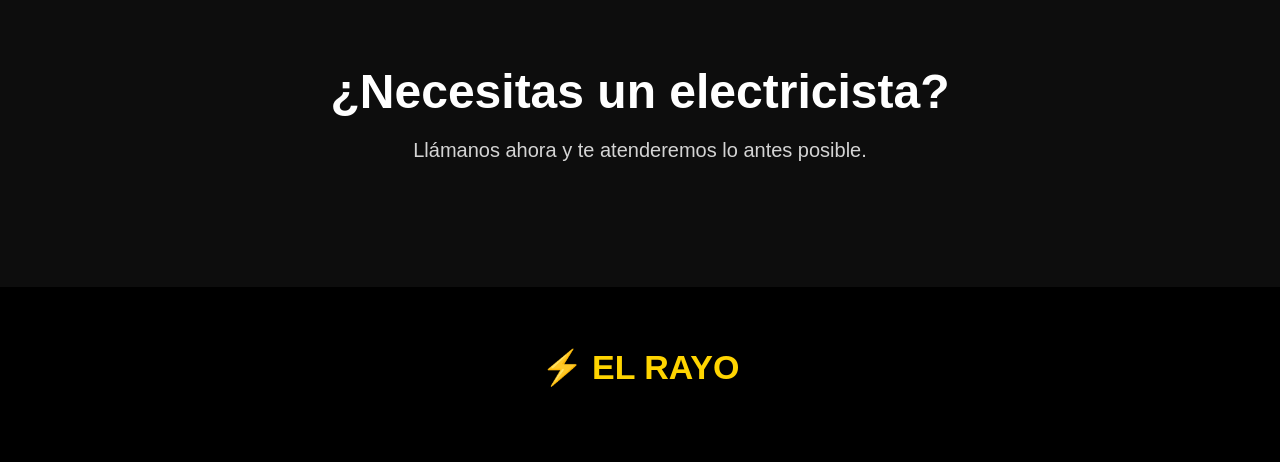
==== commit 65c9e75e: "Update index.html" ====
--- a/index.html
+++ b/index.html
@@ -137,37 +137,37 @@
          <div class="opinion">
         <h3>Manuel</h3>
         <div class="estrellas">★★★★★</div>
-        <p>“Muy rápido y profesional. Me solucionó la avería en poco tiempo.”</p>
+        <p>Muy rápido y profesional. Me solucionó la avería en poco tiempo</p>
     </div>
 
     <div class="opinion">
         <h3>Seve</h3>
         <div class="estrellas">★★★</div>
-        <p>“Muy buen trabajo, gracias por todo.”</p>
+        <p>Muy buen trabajo, gracias por todo</p>
     </div>
 
     <div class="opinion">
         <h3>Rocío</h3>
         <div class="estrellas">★★★★</div>
-        <p>“Muy buena atención y un trabajo rápido y profesional.”</p>
+        <p>Muy buena atención y un trabajo rápido y profesional</p>
     </div>
 
     <div class="opinion">
         <h3>Diana</h3>
         <div class="estrellas">★★★★★</div>
-        <p>“Todo perfecto. Muy profesional y de confianza.”</p>
+        <p>Todo perfecto. Muy profesional y de confianza</p>
     </div>
 
   <div class="opinion">
         <h3>cari</h3>
         <div class="estrellas">★</div>
-        <p>“Todo mal no sirve para nada”</p>
+        <p>Todo mui bien gracias</p>
     </div>
 
   <div class="opinion">
         <h3>jose</h3>
         <div class="estrellas">★★★★★</div>
-        <p>“Todo perfecto yo la lie y se me olvido los termicos abajo y por eso no tenia luz....  ”</p>
+        <p>me arreglo una averia en el diferencial gracias</p>
     </div>
 
 </div>
